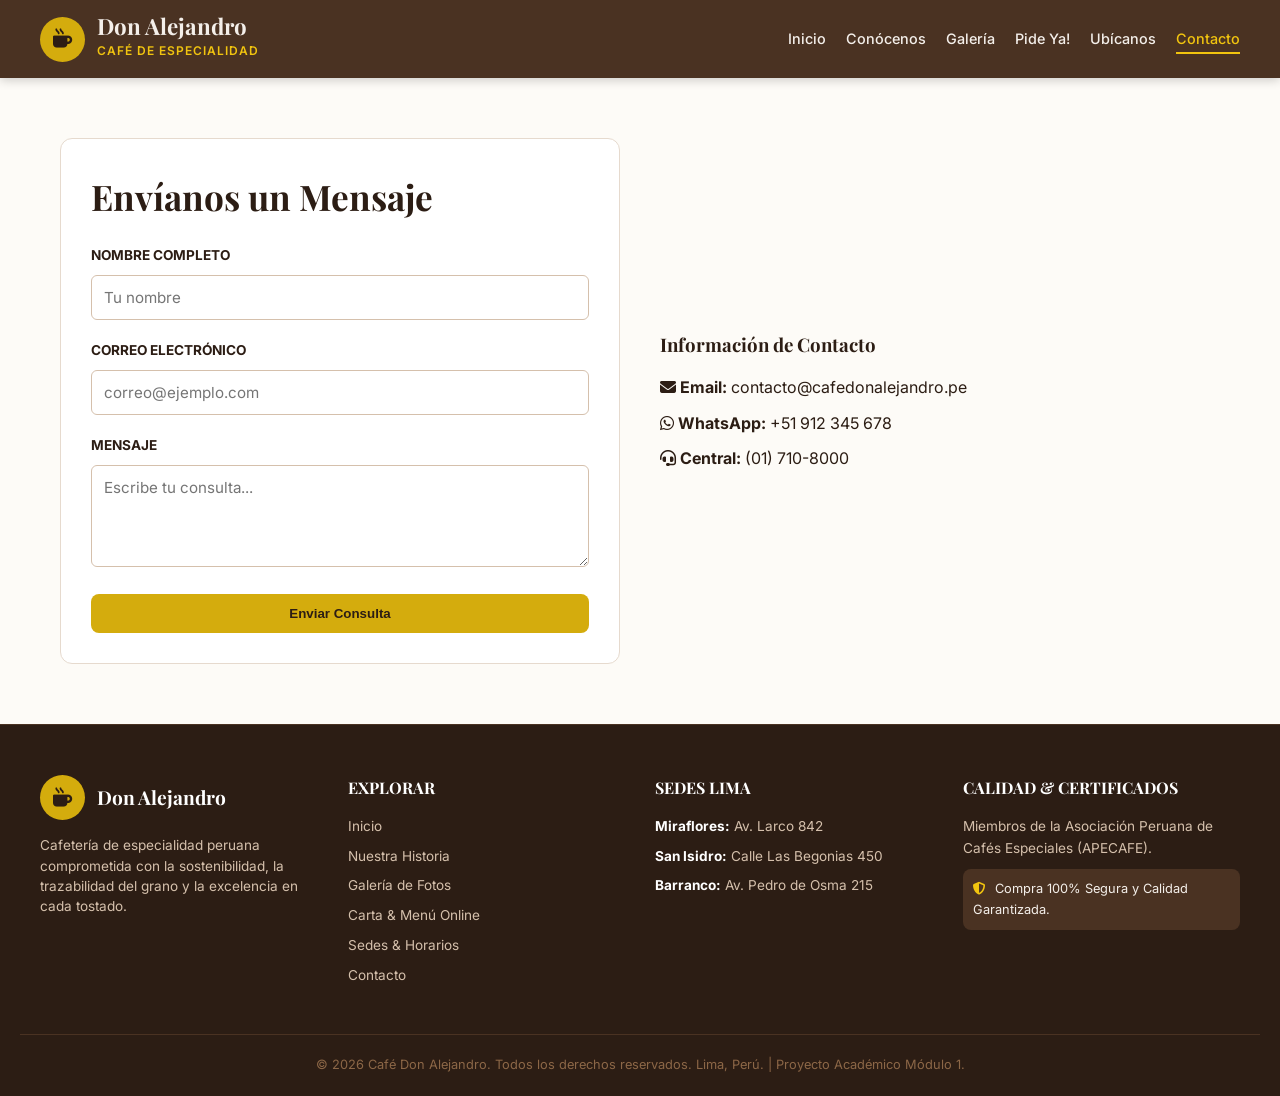
==== paginas/contacto.html @ cbabe371 "commit" ====
<!DOCTYPE html>
<html lang="es">
<head>
    <meta charset="UTF-8">
    <meta name="viewport" content="width=device-width, initial-scale=1.0">
    <title>Café Don Alejandro | Contacto</title>
    <link rel="stylesheet" href="https://cdnjs.cloudflare.com/ajax/libs/font-awesome/6.4.0/css/all.min.css">
    <link rel="stylesheet" href="../css/styles.css">
</head>
<body>

    <header>
        <div class="header-container">
            <a href="../index.html" class="logo-container">
                <div class="logo-icon"><i class="fa-solid fa-mug-hot"></i></div>
                <div class="logo-text">
                    <h1>Don Alejandro</h1>
                    <span>Café de Especialidad</span>
                </div>
            </a>
            <nav>
                <ul>
                    <li><a href="../index.html">Inicio</a></li>
                    <li><a href="conocenos.html">Conócenos</a></li>
                    <li><a href="galeria.html">Galería</a></li>
                    <li><a href="pide_ya.html">Pide Ya!</a></li>
                    <li><a href="ubicanos.html">Ubícanos</a></li>
                    <li><a href="contacto.html" class="active">Contacto</a></li>
                </ul>
            </nav>
        </div>
    </header>

    <div class="container">
        <div class="grid-2">
            <div class="form-container">
                <div class="section-title" style="text-align:left; margin-bottom:20px;">
                    <h2>Envíanos un Mensaje</h2>
                </div>
                <form action="#" method="post">
                    <div class="form-group">
                        <label for="nombre">Nombre Completo</label>
                        <input type="text" id="nombre" name="nombre" required placeholder="Tu nombre">
                    </div>
                    <div class="form-group">
                        <label for="email">Correo Electrónico</label>
                        <input type="email" id="email" name="email" required placeholder="correo@ejemplo.com">
                    </div>
                    <div class="form-group">
                        <label for="mensaje">Mensaje</label>
                        <textarea id="mensaje" name="mensaje" rows="4" required placeholder="Escribe tu consulta..."></textarea>
                    </div>
                    <button type="submit" class="btn-primary" style="width:100%;">Enviar Consulta</button>
                </form>
            </div>

            <div>
                <h3>Información de Contacto</h3>
                <p style="margin-top:15px;"><i class="fa-solid fa-envelope"></i> <strong>Email:</strong> contacto@cafedonalejandro.pe</p>
                <p style="margin-top:10px;"><i class="fa-brands fa-whatsapp"></i> <strong>WhatsApp:</strong> +51 912 345 678</p>
                <p style="margin-top:10px;"><i class="fa-solid fa-headset"></i> <strong>Central:</strong> (01) 710-8000</p>
            </div>
        </div>
    </div>
<!-- FOOTER ESTRUCTURADO EN COLUMNAS -->
    <footer>
        <div class="footer-grid">
            <!-- Columna 1: Brand & Bio -->
            <div class="footer-col">
                <div class="logo-container" style="margin-bottom: 15px;">
                    <div class="logo-icon"><i class="fa-solid fa-mug-hot"></i></div>
                    <div class="logo-text">
                        <h1 style="color: #ffffff; font-size: 1.2rem;">Don Alejandro</h1>
                    </div>
                </div>
                <p style="font-size: 0.85rem; line-height: 1.5; color: #D5C0AC;">
                    Cafetería de especialidad peruana comprometida con la sostenibilidad, la trazabilidad del grano y la excelencia en cada tostado.
                </p>
            </div>

            <!-- Columna 2: Navegación Rápida -->
            <div class="footer-col">
                <h4>Explorar</h4>
                <ul>
                    <li><a href="../index.html">Inicio</a></li>
                    <li><a href="conocenos.html">Nuestra Historia</a></li>
                    <li><a href="galeria.html">Galería de Fotos</a></li>
                    <li><a href="pide_ya.html">Carta & Menú Online</a></li>
                    <li><a href="ubicanos.html">Sedes & Horarios</a></li>
                    <li><a href="contacto.html">Contacto</a></li>
                </ul>
            </div>

            <!-- Columna 3: Sedes Principales -->
            <div class="footer-col">
                <h4>Sedes Lima</h4>
                <ul>
                    <li><strong style="color: #ffffff;">Miraflores:</strong> Av. Larco 842</li>
                    <li><strong style="color: #ffffff;">San Isidro:</strong> Calle Las Begonias 450</li>
                    <li><strong style="color: #ffffff;">Barranco:</strong> Av. Pedro de Osma 215</li>
                </ul>
            </div>

            <!-- Columna 4: Certificaciones y Garantía -->
            <div class="footer-col">
                <h4>Calidad & Certificados</h4>
                <p style="font-size: 0.85rem; margin-bottom: 10px;">Miembros de la Asociación Peruana de Cafés Especiales (APECAFE).</p>
                <div style="background-color: #4A3222; padding: 10px; border-radius: 8px; font-size: 0.8rem; color: #F4EFEA;">
                    <i class="fa-solid fa-shield-halved" style="color: #F1C40F; margin-right: 5px;"></i> Compra 100% Segura y Calidad Garantizada.
                </div>
            </div>
        </div>

        <!-- Bottom Legal -->
        <div class="footer-bottom">
            <p>&copy; 2026 Café Don Alejandro. Todos los derechos reservados. Lima, Perú. | Proyecto Académico Módulo 1.</p>
        </div>
    </footer>

</body>
</html>
---- css/styles.css ----
/* Fuente Google Fonts */
@import url('https://fonts.googleapis.com/css2?family=Inter:wght@400;600;700&family=Playfair+Display:wght@600;700&display=swap');

/* Estilos Generales */
* {
    margin: 0;
    padding: 0;
    box-sizing: border-box;
}

body {
    font-family: 'Inter', sans-serif;
    background-color: #FDFBF7;
    color: #2C1D14;
    line-height: 1.6;
}

h1, h2, h3, h4, .font-serif {
    font-family: 'Playfair Display', serif;
}

a {
    text-decoration: none;
    color: inherit;
}

/* Header & Navegación */
header {
    background-color: #4A3222;
    color: #ffffff;
    padding: 15px 20px;
    position: sticky;
    top: 0;
    z-index: 100;
    box-shadow: 0 2px 10px rgba(0,0,0,0.2);
}

.header-container {
    max-width: 1200px;
    margin: 0 auto;
    display: flex;
    justify-content: space-between;
    align-items: center;
}

.logo-container {
    display: flex;
    align-items: center;
    gap: 12px;
}

.logo-icon {
    width: 45px;
    height: 45px;
    background-color: #D4AC0D;
    color: #2C1D14;
    border-radius: 50%;
    display: flex;
    align-items: center;
    justify-content: center;
    font-size: 1.2rem;
}

.logo-text h1 {
    font-size: 1.4rem;
    color: #F4EFEA;
    line-height: 1;
}

.logo-text span {
    font-size: 0.75rem;
    color: #F1C40F;
    text-transform: uppercase;
    font-weight: 600;
    letter-spacing: 1px;
}

nav ul {
    display: flex;
    list-style: none;
    gap: 20px;
}

nav a {
    color: #F4EFEA;
    font-size: 0.9rem;
    font-weight: 500;
    padding: 5px 0;
    transition: color 0.3s;
}

nav a:hover, nav a.active {
    color: #F1C40F;
    border-bottom: 2px solid #F1C40F;
}

/* Hero Section */
.hero {
    background: linear-gradient(rgba(44, 29, 20, 0.7), rgba(44, 29, 20, 0.7)), url('https://images.unsplash.com/photo-1495474472287-4d71bcdd2085?auto=format&fit=crop&w=1600&q=80');
    background-size: cover;
    background-position: center;
    color: #ffffff;
    text-align: center;
    padding: 100px 20px;
}

.hero-content {
    max-width: 800px;
    margin: 0 auto;
}

.tag {
    background-color: #D4AC0D;
    color: #2C1D14;
    padding: 5px 15px;
    border-radius: 20px;
    font-size: 0.8rem;
    font-weight: bold;
    text-transform: uppercase;
    display: inline-block;
    margin-bottom: 15px;
}

.hero h2 {
    font-size: 2.8rem;
    margin-bottom: 15px;
}

.hero p {
    font-size: 1.1rem;
    color: #E6DACE;
    margin-bottom: 25px;
}

/* Botones */
.btn-primary {
    background-color: #D4AC0D;
    color: #2C1D14;
    padding: 12px 25px;
    border-radius: 8px;
    font-weight: bold;
    display: inline-block;
    transition: background 0.3s;
    border: none;
    cursor: pointer;
}

.btn-primary:hover {
    background-color: #B7950B;
}

.btn-secondary {
    border: 2px solid #ffffff;
    color: #ffffff;
    padding: 10px 25px;
    border-radius: 8px;
    font-weight: bold;
    display: inline-block;
    margin-left: 10px;
    transition: background 0.3s, color 0.3s;
}

.btn-secondary:hover {
    background-color: #ffffff;
    color: #2C1D14;
}

/* Secciones Generales */
.container {
    max-width: 1200px;
    margin: 0 auto;
    padding: 60px 20px;
}

.section-title {
    text-align: center;
    margin-bottom: 40px;
}

.section-title span {
    color: #B7950B;
    text-transform: uppercase;
    font-size: 0.8rem;
    font-weight: bold;
    letter-spacing: 1px;
}

.section-title h2 {
    font-size: 2.2rem;
    color: #2C1D14;
}

/* Cards & Grids */
.grid-3 {
    display: grid;
    grid-template-columns: repeat(auto-fit, minmax(300px, 1fr));
    gap: 30px;
}

.grid-2 {
    display: grid;
    grid-template-columns: repeat(auto-fit, minmax(400px, 1fr));
    gap: 40px;
    align-items: center;
}

.card {
    background: #ffffff;
    border-radius: 12px;
    padding: 25px;
    border: 1px solid #E6DACE;
    box-shadow: 0 4px 6px rgba(0,0,0,0.05);
}

.card-icon {
    font-size: 2rem;
    color: #6F4E37;
    margin-bottom: 15px;
}

.card h3 {
    margin-bottom: 10px;
    color: #2C1D14;
}

.card p {
    color: #8C6747;
    font-size: 0.95rem;
}

/* Galería Grid */
.gallery-grid {
    display: grid;
    grid-template-columns: repeat(auto-fit, minmax(250px, 1fr));
    gap: 20px;
}

.gallery-item {
    border-radius: 10px;
    overflow: hidden;
    box-shadow: 0 4px 8px rgba(0,0,0,0.1);
}

.gallery-item img {
    width: 100%;
    height: 220px;
    object-fit: cover;
    display: block;
}

/* Formulario */
.form-container {
    background: #ffffff;
    padding: 30px;
    border-radius: 12px;
    border: 1px solid #E6DACE;
}

.form-group {
    margin-bottom: 20px;
}

.form-group label {
    display: block;
    font-size: 0.85rem;
    font-weight: bold;
    margin-bottom: 8px;
    text-transform: uppercase;
}

.form-group input, .form-group select, .form-group textarea {
    width: 100%;
    padding: 12px;
    border: 1px solid #D5C0AC;
    border-radius: 6px;
    font-family: inherit;
    font-size: 0.95rem;
}

/* Banner CTA */
.banner {
    background-color: #2C1D14;
    color: #ffffff;
    text-align: center;
    padding: 60px 20px;
}

/* Footer */
footer {
    background-color: #2C1D14;
    color: #D5C0AC;
    padding: 50px 20px 20px 20px;
    border-top: 1px solid #4A3222;
}

.footer-grid {
    max-width: 1200px;
    margin: 0 auto;
    display: grid;
    grid-template-columns: repeat(auto-fit, minmax(220px, 1fr));
    gap: 30px;
    margin-bottom: 40px;
}

.footer-col h4 {
    color: #ffffff;
    margin-bottom: 15px;
    font-size: 1rem;
    text-transform: uppercase;
}

.footer-col ul {
    list-style: none;
}

.footer-col ul li {
    margin-bottom: 8px;
    font-size: 0.85rem;
}

.footer-bottom {
    text-align: center;
    padding-top: 20px;
    border-top: 1px solid #4A3222;
    font-size: 0.8rem;
    color: #8C6747;
}

/* Responsive */
@media (max-width: 768px) {
    .header-container {
        flex-direction: column;
        gap: 15px;
    }
    .hero h2 {
        font-size: 2rem;
    }
    .grid-2 {
        grid-template-columns: 1fr;
    }
}
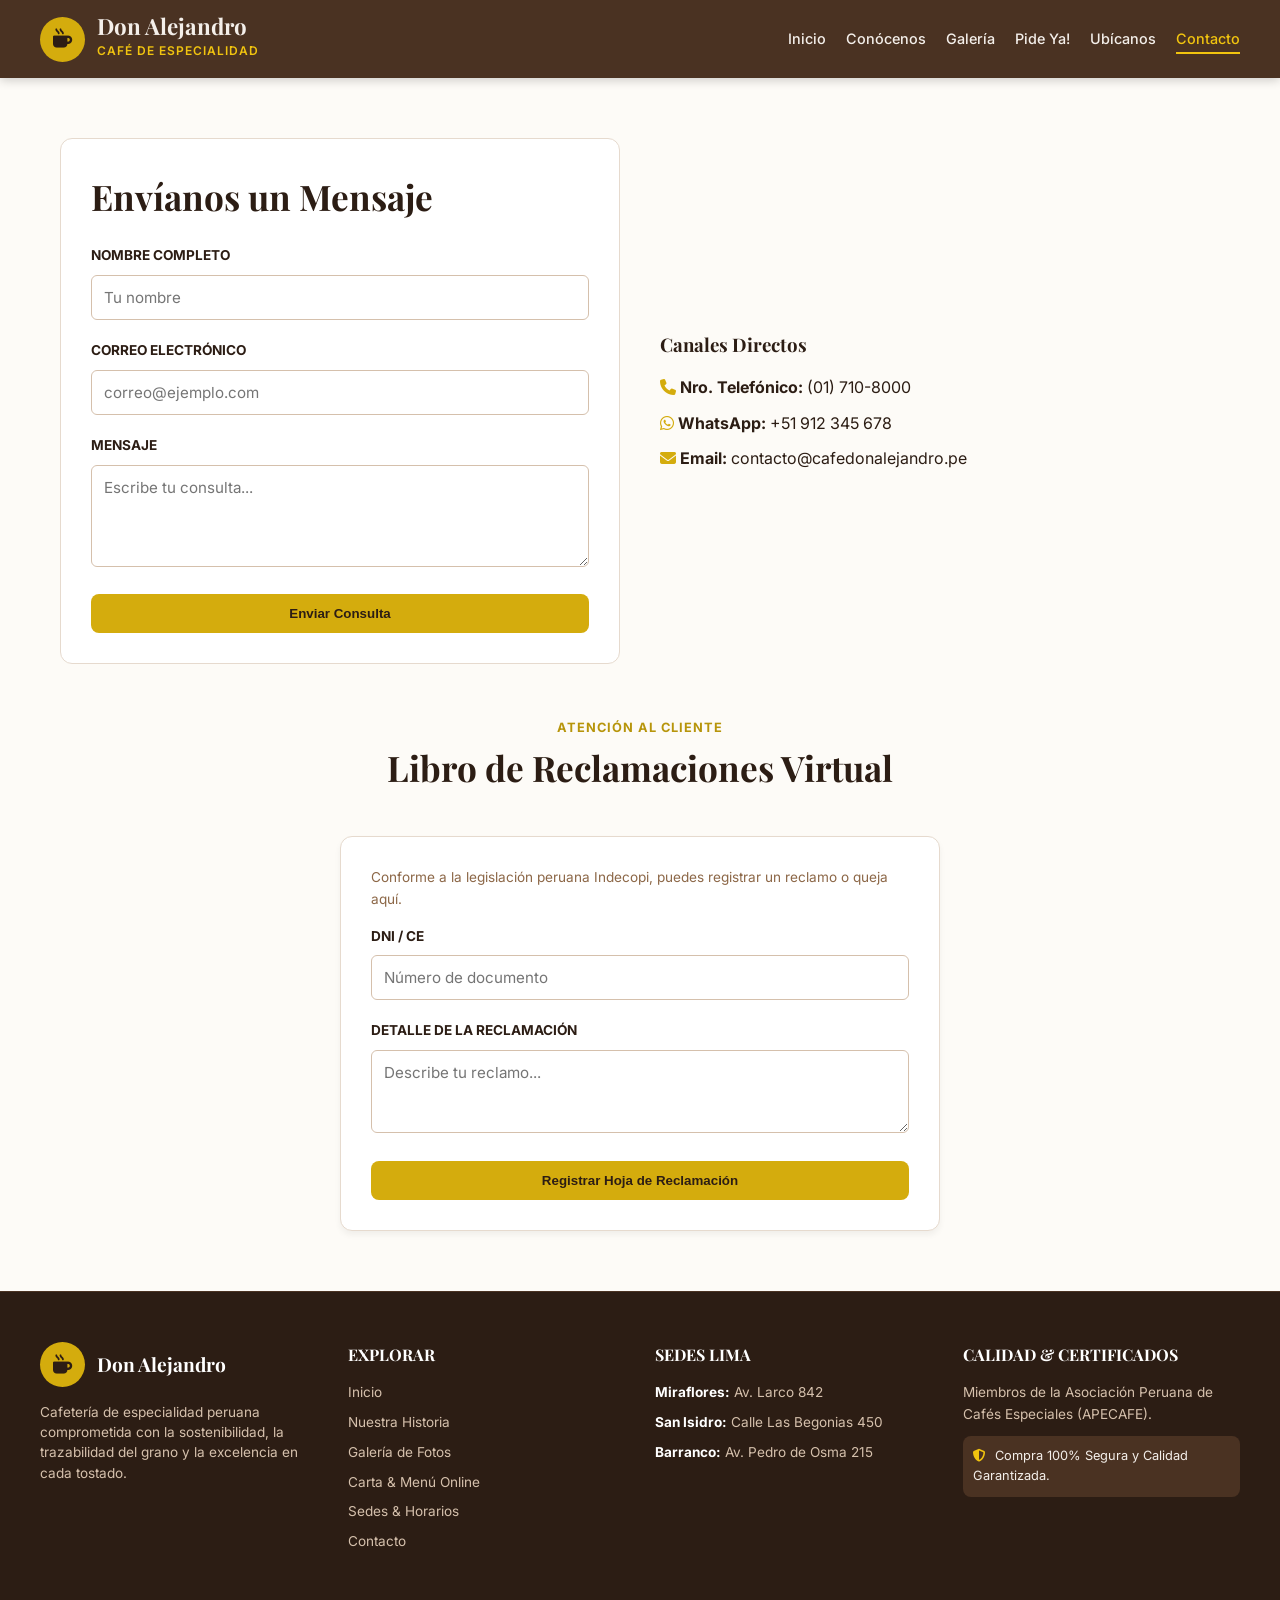
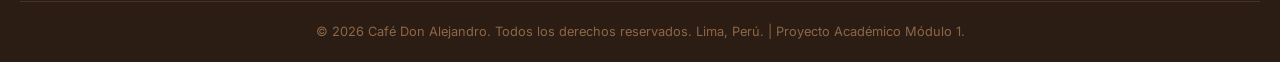
==== commit 48d9673a: "actualizacion" ====
--- a/paginas/contacto.html
+++ b/paginas/contacto.html
@@ -32,7 +32,7 @@
     </header>
 
     <div class="container">
-        <div class="grid-2">
+        <div class="grid-2" style="margin-bottom: 50px;">
             <div class="form-container">
                 <div class="section-title" style="text-align:left; margin-bottom:20px;">
                     <h2>Envíanos un Mensaje</h2>
@@ -55,17 +55,36 @@
             </div>
 
             <div>
-                <h3>Información de Contacto</h3>
-                <p style="margin-top:15px;"><i class="fa-solid fa-envelope"></i> <strong>Email:</strong> contacto@cafedonalejandro.pe</p>
-                <p style="margin-top:10px;"><i class="fa-brands fa-whatsapp"></i> <strong>WhatsApp:</strong> +51 912 345 678</p>
-                <p style="margin-top:10px;"><i class="fa-solid fa-headset"></i> <strong>Central:</strong> (01) 710-8000</p>
+                <h3>Canales Directos</h3>
+                <p style="margin-top:15px;"><i class="fa-solid fa-phone" style="color:#D4AC0D;"></i> <strong>Nro. Telefónico:</strong> (01) 710-8000</p>
+                <p style="margin-top:10px;"><i class="fa-brands fa-whatsapp" style="color:#D4AC0D;"></i> <strong>WhatsApp:</strong> +51 912 345 678</p>
+                <p style="margin-top:10px;"><i class="fa-solid fa-envelope" style="color:#D4AC0D;"></i> <strong>Email:</strong> contacto@cafedonalejandro.pe</p>
             </div>
         </div>
+
+        <!-- Libro de Reclamaciones -->
+        <div class="section-title">
+            <span>Atención al Cliente</span>
+            <h2>Libro de Reclamaciones Virtual</h2>
+        </div>
+        <div class="card" style="max-width: 600px; margin: 0 auto; padding: 30px;">
+            <p style="font-size: 0.85rem; margin-bottom: 15px;">Conforme a la legislación peruana Indecopi, puedes registrar un reclamo o queja aquí.</p>
+            <form action="#" method="post">
+                <div class="form-group">
+                    <label for="dni">DNI / CE</label>
+                    <input type="text" id="dni" required placeholder="Número de documento">
+                </div>
+                <div class="form-group">
+                    <label for="detalle">Detalle de la Reclamación</label>
+                    <textarea id="detalle" rows="3" required placeholder="Describe tu reclamo..."></textarea>
+                </div>
+                <button type="submit" class="btn-primary" style="width: 100%;">Registrar Hoja de Reclamación</button>
+            </form>
+        </div>
     </div>
-<!-- FOOTER ESTRUCTURADO EN COLUMNAS -->
+
     <footer>
         <div class="footer-grid">
-            <!-- Columna 1: Brand & Bio -->
             <div class="footer-col">
                 <div class="logo-container" style="margin-bottom: 15px;">
                     <div class="logo-icon"><i class="fa-solid fa-mug-hot"></i></div>
@@ -77,8 +96,6 @@
                     Cafetería de especialidad peruana comprometida con la sostenibilidad, la trazabilidad del grano y la excelencia en cada tostado.
                 </p>
             </div>
-
-            <!-- Columna 2: Navegación Rápida -->
             <div class="footer-col">
                 <h4>Explorar</h4>
                 <ul>
@@ -90,8 +107,6 @@
                     <li><a href="contacto.html">Contacto</a></li>
                 </ul>
             </div>
-
-            <!-- Columna 3: Sedes Principales -->
             <div class="footer-col">
                 <h4>Sedes Lima</h4>
                 <ul>
@@ -100,8 +115,6 @@
                     <li><strong style="color: #ffffff;">Barranco:</strong> Av. Pedro de Osma 215</li>
                 </ul>
             </div>
-
-            <!-- Columna 4: Certificaciones y Garantía -->
             <div class="footer-col">
                 <h4>Calidad & Certificados</h4>
                 <p style="font-size: 0.85rem; margin-bottom: 10px;">Miembros de la Asociación Peruana de Cafés Especiales (APECAFE).</p>
@@ -110,8 +123,6 @@
                 </div>
             </div>
         </div>
-
-        <!-- Bottom Legal -->
         <div class="footer-bottom">
             <p>&copy; 2026 Café Don Alejandro. Todos los derechos reservados. Lima, Perú. | Proyecto Académico Módulo 1.</p>
         </div>
